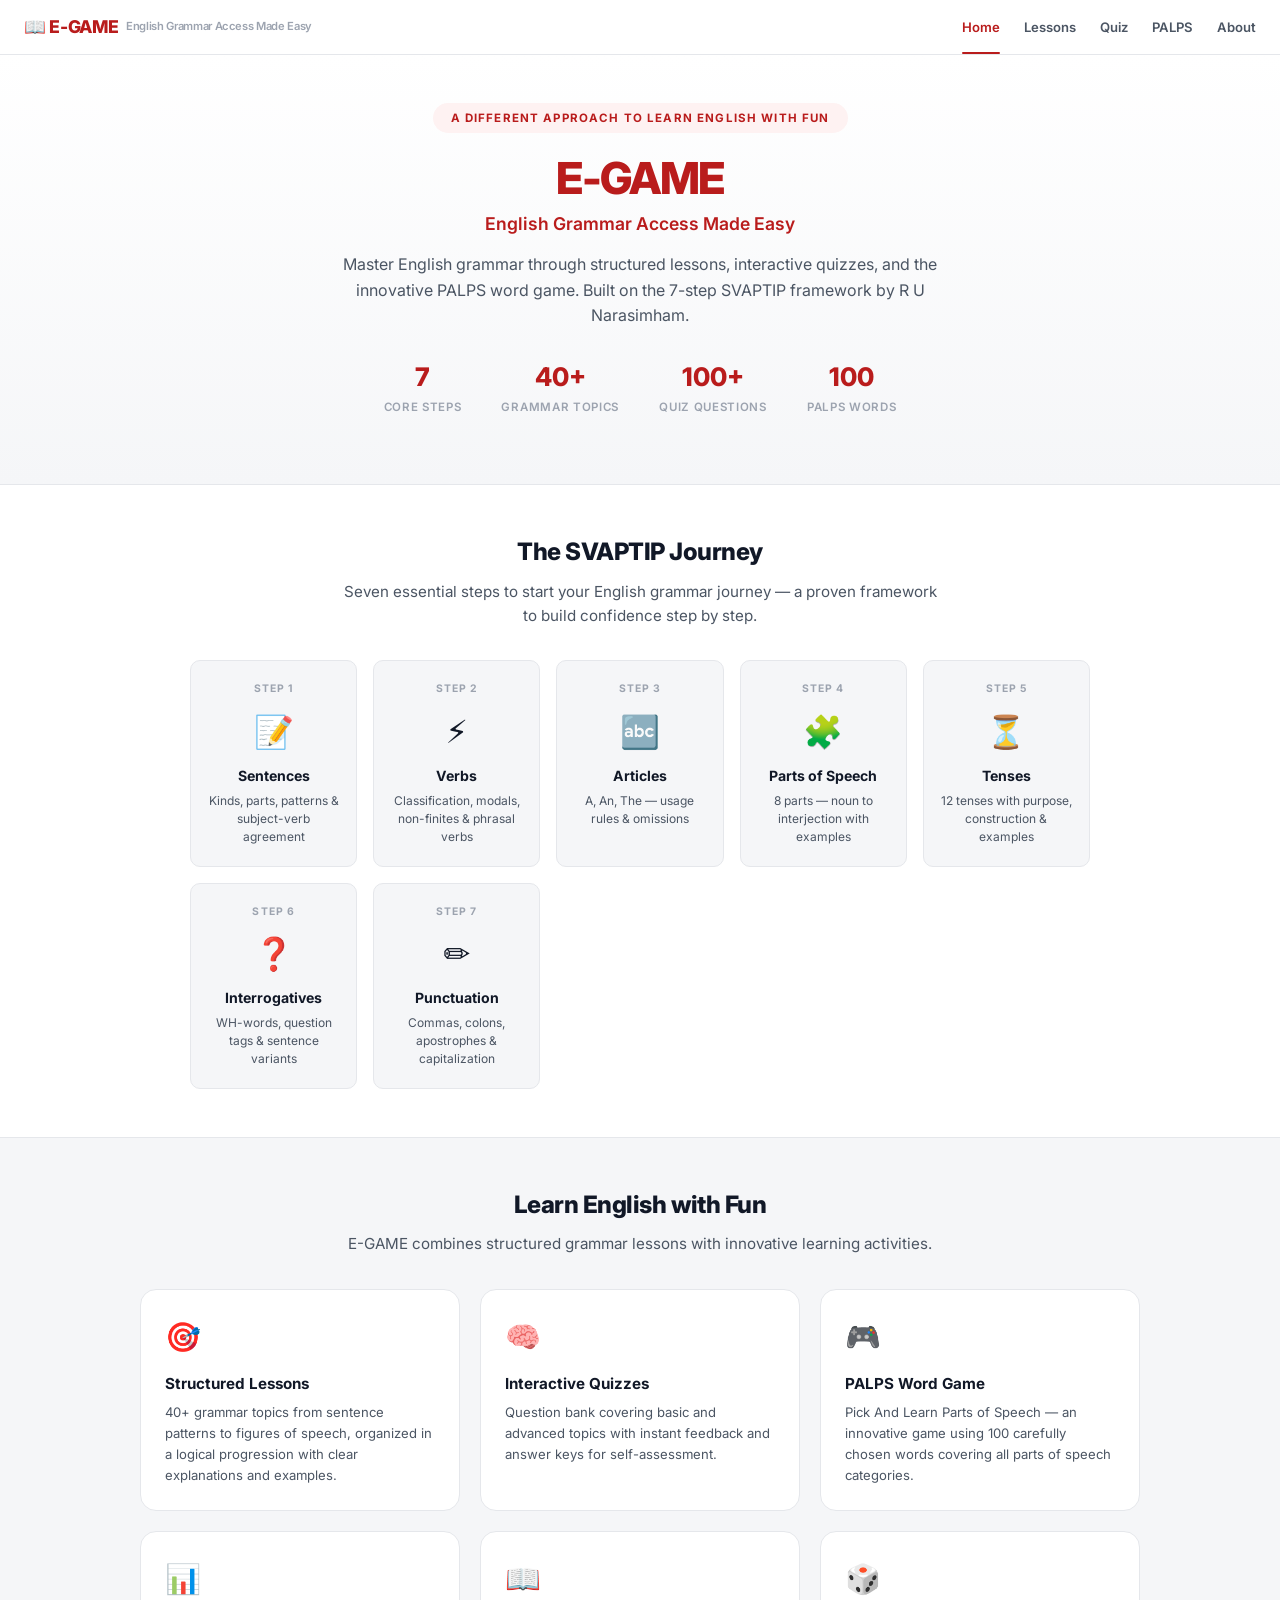
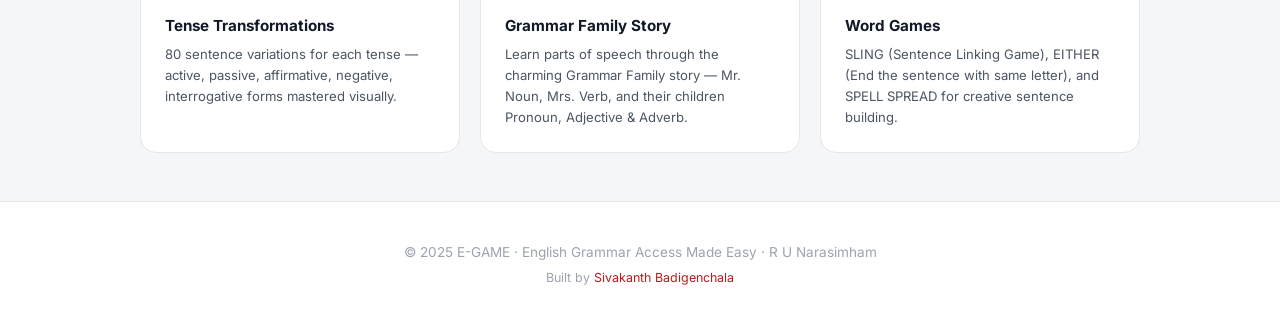
==== index.html @ 2572ad0f "E-GAME: English Grammar Access Made Easy - full web app with lessons, quiz, PALPS game, and about pa" ====
<!DOCTYPE html>
<html lang="en">
<head>
  <meta charset="UTF-8">
  <meta name="viewport" content="width=device-width, initial-scale=1.0">
  <title>E-GAME — English Grammar Access Made Easy</title>
  <link rel="preconnect" href="https://fonts.googleapis.com">
  <link href="https://fonts.googleapis.com/css2?family=Inter:wght@400;500;600;700;800&display=swap" rel="stylesheet">
  <link rel="stylesheet" href="styles.css">
</head>
<body>
  <nav class="site-nav">
    <div class="nav-inner">
      <a href="index.html" class="nav-brand">📖 E-GAME <span>English Grammar Access Made Easy</span></a>
      <div class="nav-links" id="navLinks">
        <a href="index.html" class="active">Home</a>
        <a href="lessons.html">Lessons</a>
        <a href="quiz.html">Quiz</a>
        <a href="palps.html">PALPS</a>
        <a href="about.html">About</a>
      </div>
      <button class="nav-toggle" id="navToggle" aria-label="Toggle navigation">
        <span></span><span></span><span></span>
      </button>
    </div>
  </nav>

  <section class="hero">
    <div class="hero-badge">A Different Approach to Learn English with Fun</div>
    <h1><em>E-GAME</em></h1>
    <div class="hero-caption">English Grammar Access Made Easy</div>
    <p class="subtitle">Master English grammar through structured lessons, interactive quizzes, and the innovative PALPS word game. Built on the 7-step SVAPTIP framework by R U Narasimham.</p>
    <div class="hero-stats">
      <div class="hero-stat"><div class="hero-stat-value">7</div><div class="hero-stat-label">Core Steps</div></div>
      <div class="hero-stat"><div class="hero-stat-value">40+</div><div class="hero-stat-label">Grammar Topics</div></div>
      <div class="hero-stat"><div class="hero-stat-value">100+</div><div class="hero-stat-label">Quiz Questions</div></div>
      <div class="hero-stat"><div class="hero-stat-value">100</div><div class="hero-stat-label">PALPS Words</div></div>
    </div>
  </section>

  <section class="svaptip-section">
    <h2 class="section-title">The SVAPTIP Journey</h2>
    <p class="section-sub">Seven essential steps to start your English grammar journey — a proven framework to build confidence step by step.</p>
    <div class="svaptip-grid">
      <a href="lessons.html#sentences" class="svaptip-card">
        <div class="step-num">Step 1</div>
        <div class="step-icon">📝</div>
        <div class="step-label">Sentences</div>
        <div class="step-desc">Kinds, parts, patterns & subject-verb agreement</div>
      </a>
      <a href="lessons.html#verbs" class="svaptip-card">
        <div class="step-num">Step 2</div>
        <div class="step-icon">⚡</div>
        <div class="step-label">Verbs</div>
        <div class="step-desc">Classification, modals, non-finites & phrasal verbs</div>
      </a>
      <a href="lessons.html#articles" class="svaptip-card">
        <div class="step-num">Step 3</div>
        <div class="step-icon">🔤</div>
        <div class="step-label">Articles</div>
        <div class="step-desc">A, An, The — usage rules & omissions</div>
      </a>
      <a href="lessons.html#parts-of-speech" class="svaptip-card">
        <div class="step-num">Step 4</div>
        <div class="step-icon">🧩</div>
        <div class="step-label">Parts of Speech</div>
        <div class="step-desc">8 parts — noun to interjection with examples</div>
      </a>
      <a href="lessons.html#tenses" class="svaptip-card">
        <div class="step-num">Step 5</div>
        <div class="step-icon">⏳</div>
        <div class="step-label">Tenses</div>
        <div class="step-desc">12 tenses with purpose, construction & examples</div>
      </a>
      <a href="lessons.html#interrogatives" class="svaptip-card">
        <div class="step-num">Step 6</div>
        <div class="step-icon">❓</div>
        <div class="step-label">Interrogatives</div>
        <div class="step-desc">WH-words, question tags & sentence variants</div>
      </a>
      <a href="lessons.html#punctuation" class="svaptip-card">
        <div class="step-num">Step 7</div>
        <div class="step-icon">✏️</div>
        <div class="step-label">Punctuation</div>
        <div class="step-desc">Commas, colons, apostrophes & capitalization</div>
      </a>
    </div>
  </section>

  <section class="features-section">
    <h2 class="section-title">Learn English with Fun</h2>
    <p class="section-sub">E-GAME combines structured grammar lessons with innovative learning activities.</p>
    <div class="features-grid">
      <div class="feature-card">
        <div class="feat-icon">🎯</div>
        <h3>Structured Lessons</h3>
        <p>40+ grammar topics from sentence patterns to figures of speech, organized in a logical progression with clear explanations and examples.</p>
      </div>
      <div class="feature-card">
        <div class="feat-icon">🧠</div>
        <h3>Interactive Quizzes</h3>
        <p>Question bank covering basic and advanced topics with instant feedback and answer keys for self-assessment.</p>
      </div>
      <div class="feature-card">
        <div class="feat-icon">🎮</div>
        <h3>PALPS Word Game</h3>
        <p>Pick And Learn Parts of Speech — an innovative game using 100 carefully chosen words covering all parts of speech categories.</p>
      </div>
      <div class="feature-card">
        <div class="feat-icon">📊</div>
        <h3>Tense Transformations</h3>
        <p>80 sentence variations for each tense — active, passive, affirmative, negative, interrogative forms mastered visually.</p>
      </div>
      <div class="feature-card">
        <div class="feat-icon">📖</div>
        <h3>Grammar Family Story</h3>
        <p>Learn parts of speech through the charming Grammar Family story — Mr. Noun, Mrs. Verb, and their children Pronoun, Adjective & Adverb.</p>
      </div>
      <div class="feature-card">
        <div class="feat-icon">🎲</div>
        <h3>Word Games</h3>
        <p>SLING (Sentence Linking Game), EITHER (End the sentence with same letter), and SPELL SPREAD for creative sentence building.</p>
      </div>
    </div>
  </section>

  <footer class="site-footer">
    <p>&copy; 2025 E-GAME &middot; English Grammar Access Made Easy &middot; R U Narasimham</p>
    <p class="footer-sub">Built by <a href="https://sivakanth.vercel.app/">Sivakanth Badigenchala</a></p>
  </footer>

  <script src="script.js"></script>
</body>
</html>
---- styles.css ----
/* ============================================================
   E-GAME — English Grammar Access Made Easy
   Clean, modern design inspired by AiRISE / AI Compass
   ============================================================ */

*,*::before,*::after{margin:0;padding:0;box-sizing:border-box}

:root{
  --color-bg:#f5f6f8;
  --color-surface:#ffffff;
  --color-text:#111827;
  --color-text-secondary:#4b5563;
  --color-text-muted:#9ca3af;
  --color-border:#e5e7eb;
  --color-border-light:#f0f1f3;
  --color-accent:#b91c1c;
  --color-accent-hover:#991b1b;
  --color-accent-light:#fef2f2;
  --color-accent-subtle:#fff5f5;
  --color-gold:#f59e0b;
  --color-gold-light:#fffbeb;
  --font-sans:"Inter","Segoe UI",system-ui,-apple-system,sans-serif;
  --radius:10px;
  --radius-lg:16px;
  --shadow-xs:0 1px 2px rgba(0,0,0,.04);
  --shadow-sm:0 1px 3px rgba(0,0,0,.06),0 1px 2px rgba(0,0,0,.04);
  --shadow-md:0 4px 16px rgba(0,0,0,.08);
  --shadow-lg:0 8px 30px rgba(0,0,0,.1);
  --transition:.2s ease;
}

html{scroll-behavior:smooth}
body{font-family:var(--font-sans);background:var(--color-bg);color:var(--color-text);line-height:1.6;-webkit-font-smoothing:antialiased}
a{color:var(--color-accent);text-decoration:none}
a:hover{color:var(--color-accent-hover)}

.container{width:100%;max-width:1280px;margin:0 auto;padding:0 24px}

/* ---- Nav ---- */
.site-nav{position:sticky;top:0;z-index:200;background:rgba(255,255,255,.95);backdrop-filter:blur(12px);-webkit-backdrop-filter:blur(12px);border-bottom:1px solid var(--color-border);padding:0 24px}
.nav-inner{display:flex;align-items:center;justify-content:space-between;height:54px}
.nav-brand{font-weight:800;font-size:1.1rem;color:var(--color-accent);text-decoration:none;letter-spacing:-.02em;display:flex;align-items:center;gap:8px}
.nav-brand span{font-size:.7rem;font-weight:600;color:var(--color-text-muted);display:none}
@media(min-width:600px){.nav-brand span{display:inline}}
.nav-links{display:flex;gap:24px}
.nav-links a{font-size:.82rem;font-weight:600;color:var(--color-text-secondary);text-decoration:none;transition:color var(--transition);position:relative}
.nav-links a:hover{color:var(--color-accent)}
.nav-links a.active{color:var(--color-accent)}
.nav-links a.active::after{content:"";position:absolute;bottom:-16px;left:0;right:0;height:2px;background:var(--color-accent);border-radius:2px}
.nav-toggle{display:none;background:none;border:none;cursor:pointer;padding:4px;flex-direction:column;gap:4px}
.nav-toggle span{display:block;width:20px;height:2px;background:var(--color-text);border-radius:2px;transition:all var(--transition)}

/* ---- Hero ---- */
.hero{text-align:center;padding:48px 24px 40px;background:linear-gradient(180deg,var(--color-surface) 0%,var(--color-bg) 100%);border-bottom:1px solid var(--color-border)}
.hero-badge{display:inline-block;font-size:.72rem;font-weight:700;text-transform:uppercase;letter-spacing:.1em;color:var(--color-accent);background:var(--color-accent-light);padding:6px 18px;border-radius:20px;margin-bottom:20px}
.hero h1{font-size:2.75rem;font-weight:800;letter-spacing:-.03em;line-height:1.15;margin-bottom:6px}
.hero h1 em{font-style:normal;color:var(--color-accent)}
.hero-caption{font-size:1.1rem;font-weight:600;color:var(--color-accent);margin-bottom:14px}
.hero .subtitle{font-size:1rem;color:var(--color-text-secondary);max-width:600px;margin:0 auto 28px;line-height:1.6}

/* Hero stats */
.hero-stats{display:flex;justify-content:center;gap:40px;flex-wrap:wrap;margin-bottom:28px}
.hero-stat{text-align:center}
.hero-stat-value{font-size:1.6rem;font-weight:800;color:var(--color-accent)}
.hero-stat-label{font-size:.72rem;font-weight:600;text-transform:uppercase;letter-spacing:.06em;color:var(--color-text-muted)}

/* SVAPTIP steps */
.svaptip-section{padding:48px 24px;background:var(--color-surface);border-bottom:1px solid var(--color-border)}
.section-title{font-size:1.5rem;font-weight:800;text-align:center;margin-bottom:8px;letter-spacing:-.02em}
.section-sub{text-align:center;font-size:.95rem;color:var(--color-text-secondary);max-width:600px;margin:0 auto 32px}
.svaptip-grid{display:grid;grid-template-columns:repeat(auto-fill,minmax(160px,1fr));gap:16px;max-width:900px;margin:0 auto}
.svaptip-card{background:var(--color-bg);border:1px solid var(--color-border);border-radius:var(--radius);padding:20px 16px;text-align:center;transition:all var(--transition);cursor:pointer;text-decoration:none;color:inherit}
.svaptip-card:hover{border-color:var(--color-accent);box-shadow:var(--shadow-md);transform:translateY(-2px)}
.svaptip-card .step-num{font-size:.65rem;font-weight:700;text-transform:uppercase;letter-spacing:.1em;color:var(--color-text-muted);margin-bottom:8px}
.svaptip-card .step-icon{font-size:2rem;margin-bottom:8px}
.svaptip-card .step-label{font-size:.88rem;font-weight:700;color:var(--color-text);margin-bottom:4px}
.svaptip-card .step-desc{font-size:.75rem;color:var(--color-text-secondary);line-height:1.5}

/* Features */
.features-section{padding:48px 24px}
.features-grid{display:grid;grid-template-columns:repeat(auto-fill,minmax(280px,1fr));gap:20px;max-width:1000px;margin:0 auto}
.feature-card{background:var(--color-surface);border:1px solid var(--color-border);border-radius:var(--radius-lg);padding:24px;transition:all var(--transition)}
.feature-card:hover{box-shadow:var(--shadow-md);border-color:var(--color-accent)}
.feature-card .feat-icon{font-size:1.8rem;margin-bottom:12px}
.feature-card h3{font-size:.95rem;font-weight:700;margin-bottom:6px}
.feature-card p{font-size:.82rem;color:var(--color-text-secondary);line-height:1.6}

/* ---- Page Hero (shared) ---- */
.page-hero{text-align:center;padding:40px 24px 28px;background:linear-gradient(180deg,var(--color-surface) 0%,var(--color-bg) 100%);border-bottom:1px solid var(--color-border)}
.page-hero h1{font-size:2rem;font-weight:800;letter-spacing:-.03em;margin-bottom:6px}
.page-hero .page-sub{font-size:.95rem;color:var(--color-text-secondary)}
.page-search{position:relative;max-width:480px;margin:20px auto 0}
.page-search input{width:100%;padding:10px 16px 10px 40px;font-size:.9rem;font-family:var(--font-sans);border:1px solid var(--color-border);border-radius:var(--radius);background:var(--color-surface);color:var(--color-text);transition:border-color var(--transition),box-shadow var(--transition)}
.page-search input:focus{outline:none;border-color:var(--color-accent);box-shadow:0 0 0 3px var(--color-accent-light)}
.page-search .search-icon{position:absolute;left:12px;top:50%;transform:translateY(-50%);color:var(--color-text-muted);pointer-events:none}

/* Filter chips */
.page-filter-bar{display:flex;justify-content:center;flex-wrap:wrap;gap:8px;margin-top:16px}
.filter-chip{font-size:.75rem;font-weight:600;padding:6px 16px;border-radius:20px;border:1px solid var(--color-border);background:var(--color-surface);color:var(--color-text-secondary);cursor:pointer;transition:all var(--transition)}
.filter-chip:hover{border-color:var(--color-accent);color:var(--color-accent)}
.filter-chip.active{background:var(--color-accent);color:#fff;border-color:var(--color-accent)}
.page-count{text-align:center;padding:16px 24px 0;font-size:.82rem;color:var(--color-text-muted)}

/* ---- Lesson Cards ---- */
.lesson-grid{display:grid;grid-template-columns:repeat(auto-fill,minmax(340px,1fr));gap:20px;padding:24px 0 64px}
.lesson-card{background:var(--color-surface);border:1px solid var(--color-border);border-radius:var(--radius-lg);padding:24px;display:flex;flex-direction:column;gap:12px;transition:box-shadow var(--transition),transform var(--transition),border-color var(--transition);cursor:pointer;position:relative}
.lesson-card:hover{box-shadow:var(--shadow-md);transform:translateY(-2px);border-color:var(--color-accent)}
.lesson-card::before{content:"";position:absolute;left:0;top:16px;bottom:16px;width:3px;border-radius:0 3px 3px 0;background:var(--card-accent,var(--color-accent))}
.lesson-card .lesson-tag{font-size:.68rem;font-weight:700;text-transform:uppercase;letter-spacing:.05em;padding:3px 10px;border-radius:12px;background:var(--color-accent-light);color:var(--color-accent);display:inline-block}
.lesson-card h3{font-size:1.05rem;font-weight:700;line-height:1.3}
.lesson-card p{font-size:.85rem;color:var(--color-text-secondary);line-height:1.6;flex-grow:1}
.lesson-card .lesson-topics{display:flex;flex-wrap:wrap;gap:5px}
.lesson-card .topic-tag{font-size:.7rem;font-weight:500;padding:2px 8px;border-radius:12px;background:#f3f4f6;color:#6b7280}

/* ---- Lesson Detail Modal ---- */
.modal-overlay{display:none;position:fixed;top:0;left:0;right:0;bottom:0;background:rgba(0,0,0,.5);z-index:1000;align-items:center;justify-content:center;padding:24px}
.modal-overlay.open{display:flex}
.modal-content{background:var(--color-surface);border-radius:var(--radius-lg);max-width:800px;width:100%;max-height:85vh;overflow-y:auto;padding:32px;position:relative}
.modal-close{position:absolute;top:16px;right:16px;background:none;border:none;font-size:1.5rem;cursor:pointer;color:var(--color-text-muted);transition:color var(--transition)}
.modal-close:hover{color:var(--color-text)}
.modal-content h2{font-size:1.4rem;font-weight:800;margin-bottom:8px}
.modal-content .modal-cat{font-size:.72rem;font-weight:700;text-transform:uppercase;letter-spacing:.06em;color:var(--color-accent);margin-bottom:16px;display:inline-block}
.modal-content h3{font-size:1rem;font-weight:700;margin:20px 0 8px;color:var(--color-text)}
.modal-content p,.modal-content li{font-size:.88rem;color:var(--color-text-secondary);line-height:1.7}
.modal-content ul,.modal-content ol{padding-left:20px;margin-bottom:12px}
.modal-content li{margin-bottom:6px}
.example-box{background:#f8f9fa;border:1px solid var(--color-border-light);border-radius:8px;padding:14px;margin:10px 0;font-size:.85rem;line-height:1.6;color:var(--color-text-secondary)}
.example-box strong{color:var(--color-text)}
.rule-box{background:var(--color-accent-light);border-left:3px solid var(--color-accent);padding:12px 16px;margin:10px 0;border-radius:0 8px 8px 0;font-size:.85rem;line-height:1.6}

/* ---- Quiz ---- */
.quiz-container{max-width:800px;margin:0 auto;padding:24px 0 64px}
.quiz-progress{display:flex;align-items:center;gap:12px;margin-bottom:24px;padding:16px 20px;background:var(--color-surface);border:1px solid var(--color-border);border-radius:var(--radius)}
.quiz-progress-bar{flex-grow:1;height:6px;border-radius:3px;background:var(--color-border)}
.quiz-progress-fill{height:100%;border-radius:3px;background:var(--color-accent);transition:width .3s ease}
.quiz-progress-text{font-size:.82rem;font-weight:600;color:var(--color-text-muted);white-space:nowrap}
.quiz-card{background:var(--color-surface);border:1px solid var(--color-border);border-radius:var(--radius-lg);padding:32px;margin-bottom:20px}
.quiz-card .quiz-cat{font-size:.68rem;font-weight:700;text-transform:uppercase;letter-spacing:.06em;color:var(--color-accent);margin-bottom:12px;display:inline-block}
.quiz-card .quiz-question{font-size:1.1rem;font-weight:700;margin-bottom:20px;line-height:1.5}
.quiz-options{display:flex;flex-direction:column;gap:10px}
.quiz-option{display:flex;align-items:center;gap:12px;padding:14px 18px;border:1px solid var(--color-border);border-radius:var(--radius);cursor:pointer;transition:all var(--transition);font-size:.9rem}
.quiz-option:hover{border-color:var(--color-accent);background:var(--color-accent-light)}
.quiz-option.selected{border-color:var(--color-accent);background:var(--color-accent-light);font-weight:600}
.quiz-option.correct{border-color:#059669;background:#ecfdf5;color:#065f46}
.quiz-option.wrong{border-color:#dc2626;background:#fef2f2;color:#991b1b}
.quiz-option .opt-marker{width:28px;height:28px;border-radius:50%;border:2px solid var(--color-border);display:flex;align-items:center;justify-content:center;font-size:.75rem;font-weight:700;flex-shrink:0;transition:all var(--transition)}
.quiz-option.selected .opt-marker{border-color:var(--color-accent);background:var(--color-accent);color:#fff}
.quiz-option.correct .opt-marker{border-color:#059669;background:#059669;color:#fff}
.quiz-option.wrong .opt-marker{border-color:#dc2626;background:#dc2626;color:#fff}
.quiz-explanation{margin-top:16px;padding:14px;background:#f8f9fa;border-radius:8px;font-size:.85rem;color:var(--color-text-secondary);line-height:1.6;display:none}
.quiz-explanation.show{display:block}
.quiz-btn-row{display:flex;gap:12px;margin-top:20px;justify-content:center}
.btn{padding:10px 24px;font-size:.88rem;font-weight:600;font-family:var(--font-sans);border-radius:var(--radius);cursor:pointer;transition:all var(--transition);border:none}
.btn-primary{background:var(--color-accent);color:#fff}
.btn-primary:hover{background:var(--color-accent-hover)}
.btn-outline{background:transparent;border:1px solid var(--color-border);color:var(--color-text-secondary)}
.btn-outline:hover{border-color:var(--color-accent);color:var(--color-accent)}
.quiz-score{text-align:center;padding:48px 24px;background:var(--color-surface);border:1px solid var(--color-border);border-radius:var(--radius-lg)}
.quiz-score .score-num{font-size:3rem;font-weight:800;color:var(--color-accent)}
.quiz-score .score-label{font-size:1rem;color:var(--color-text-secondary);margin-bottom:20px}

/* ---- PALPS Game ---- */
.palps-container{max-width:900px;margin:0 auto;padding:24px 0 64px}
.palps-instructions{background:var(--color-surface);border:1px solid var(--color-border);border-radius:var(--radius-lg);padding:24px;margin-bottom:24px}
.palps-instructions h3{font-size:1rem;font-weight:700;margin-bottom:8px}
.palps-instructions p{font-size:.85rem;color:var(--color-text-secondary);line-height:1.6}
.palps-stats{display:flex;gap:16px;flex-wrap:wrap;margin-bottom:24px}
.palps-stat{background:var(--color-surface);border:1px solid var(--color-border);border-radius:var(--radius);padding:16px 20px;text-align:center;flex:1;min-width:120px}
.palps-stat .stat-val{font-size:1.5rem;font-weight:800;color:var(--color-accent)}
.palps-stat .stat-lbl{font-size:.7rem;font-weight:600;text-transform:uppercase;letter-spacing:.06em;color:var(--color-text-muted)}
.word-card{background:var(--color-surface);border:1px solid var(--color-border);border-radius:var(--radius-lg);padding:28px;margin-bottom:20px;text-align:center}
.word-card .the-word{font-size:2rem;font-weight:800;color:var(--color-text);margin-bottom:8px}
.word-card .word-hint{font-size:.85rem;color:var(--color-text-muted);margin-bottom:20px}
.pos-options{display:grid;grid-template-columns:repeat(auto-fill,minmax(140px,1fr));gap:10px}
.pos-btn{padding:12px 8px;border:1px solid var(--color-border);border-radius:var(--radius);background:var(--color-surface);cursor:pointer;font-size:.82rem;font-weight:600;font-family:var(--font-sans);transition:all var(--transition);color:var(--color-text-secondary)}
.pos-btn:hover{border-color:var(--color-accent);color:var(--color-accent);background:var(--color-accent-light)}
.pos-btn.correct{border-color:#059669;background:#ecfdf5;color:#065f46}
.pos-btn.wrong{border-color:#dc2626;background:#fef2f2;color:#991b1b}
.pos-btn.selected{border-color:var(--color-accent);background:var(--color-accent);color:#fff}

/* ---- About ---- */
.about-section{max-width:800px;margin:0 auto;padding:32px 0}
.about-card{background:var(--color-surface);border:1px solid var(--color-border);border-radius:var(--radius-lg);padding:28px;margin-bottom:20px}
.about-card h2{font-size:1.2rem;font-weight:800;margin-bottom:12px;display:flex;align-items:center;gap:10px}
.about-card p{font-size:.88rem;color:var(--color-text-secondary);line-height:1.7;margin-bottom:10px}
.about-card p:last-child{margin-bottom:0}
.about-card ul{padding-left:20px;margin-bottom:10px}
.about-card li{font-size:.88rem;color:var(--color-text-secondary);line-height:1.7;margin-bottom:4px}

/* ---- Footer ---- */
.site-footer{text-align:center;padding:40px 24px;border-top:1px solid var(--color-border);background:var(--color-surface)}
.site-footer p{font-size:.85rem;color:var(--color-text-muted)}
.footer-sub{margin-top:4px;font-size:.78rem!important}
.footer-sub a{color:var(--color-accent);text-decoration:none}
.footer-sub a:hover{text-decoration:underline}

/* ---- Empty state ---- */
.empty-state{text-align:center;padding:80px 24px;color:var(--color-text-muted)}
.empty-state p{font-size:1rem;margin-bottom:16px}

.hidden{display:none}

/* ---- Responsive ---- */
@media(max-width:768px){
  .nav-links{display:none;position:absolute;top:54px;left:0;right:0;background:var(--color-surface);border-bottom:1px solid var(--color-border);flex-direction:column;padding:16px 24px;gap:12px}
  .nav-links.open{display:flex}
  .nav-links a.active::after{display:none}
  .nav-toggle{display:flex}
  .hero{padding:36px 16px 28px}
  .hero h1{font-size:1.75rem}
  .svaptip-grid{grid-template-columns:repeat(auto-fill,minmax(140px,1fr))}
  .lesson-grid{grid-template-columns:1fr}
  .pos-options{grid-template-columns:repeat(2,1fr)}
}
@media(max-width:480px){
  .hero h1{font-size:1.5rem}
  .container{padding:0 16px}
  .lesson-card{padding:18px}
  .quiz-card{padding:20px}
  .modal-content{padding:20px}
}
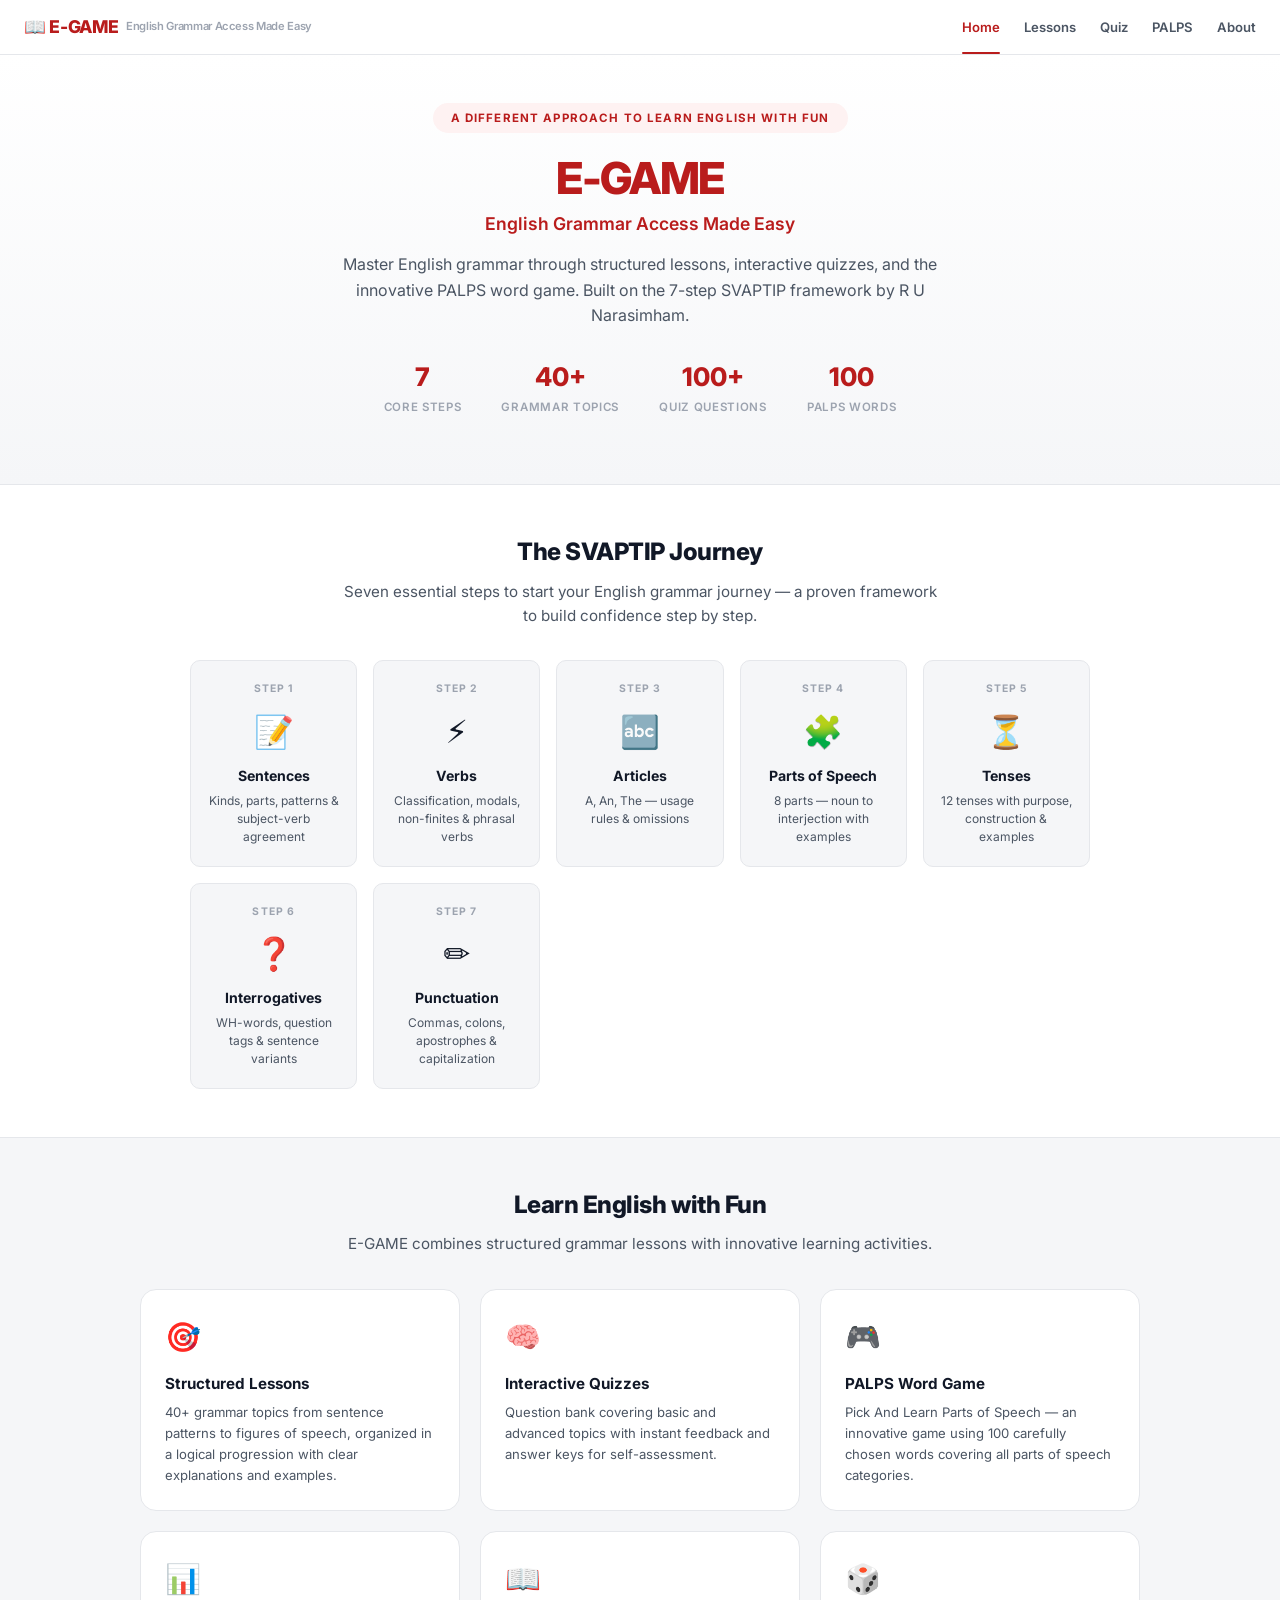
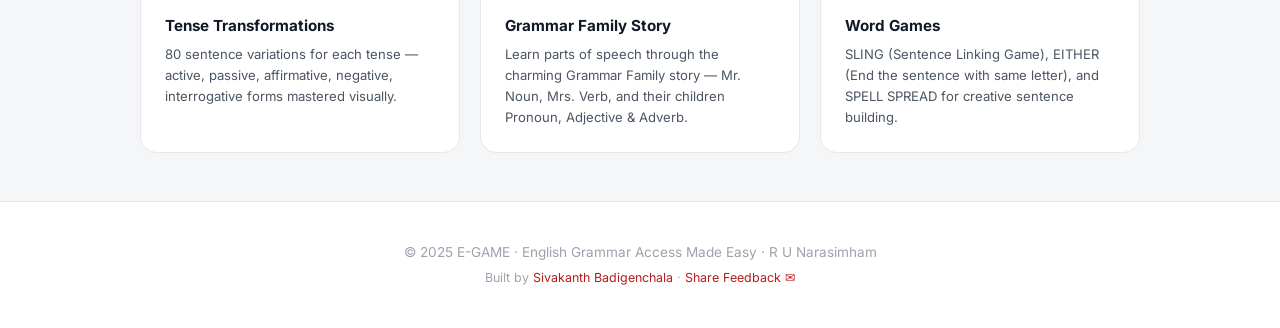
==== commit 91e73173: "Add feedback form on about page and feedback link in all footers" ====
--- a/index.html
+++ b/index.html
@@ -126,7 +126,7 @@
 
   <footer class="site-footer">
     <p>&copy; 2025 E-GAME &middot; English Grammar Access Made Easy &middot; R U Narasimham</p>
-    <p class="footer-sub">Built by <a href="https://sivakanth.vercel.app/">Sivakanth Badigenchala</a></p>
+    <p class="footer-sub">Built by <a href="https://sivakanth.vercel.app/">Sivakanth Badigenchala</a> &middot; <a href="about.html#feedback">Share Feedback ✉️</a></p>
   </footer>
 
   <script src="script.js"></script>
--- a/styles.css
+++ b/styles.css
@@ -219,3 +219,10 @@
   .quiz-card{padding:20px}
   .modal-content{padding:20px}
 }
+
+/* ---- Feedback Form ---- */
+.feedback-form{display:flex;flex-direction:column;gap:12px;margin-top:16px}
+.feedback-form input,.feedback-form select,.feedback-form textarea{width:100%;padding:10px 14px;font-size:.88rem;font-family:var(--font-sans);border:1px solid var(--color-border);border-radius:var(--radius);background:var(--color-bg);color:var(--color-text);transition:border-color var(--transition),box-shadow var(--transition)}
+.feedback-form input:focus,.feedback-form select:focus,.feedback-form textarea:focus{outline:none;border-color:var(--color-accent);box-shadow:0 0 0 3px var(--color-accent-light)}
+.feedback-form textarea{resize:vertical;min-height:80px}
+.feedback-form .btn{align-self:flex-start}
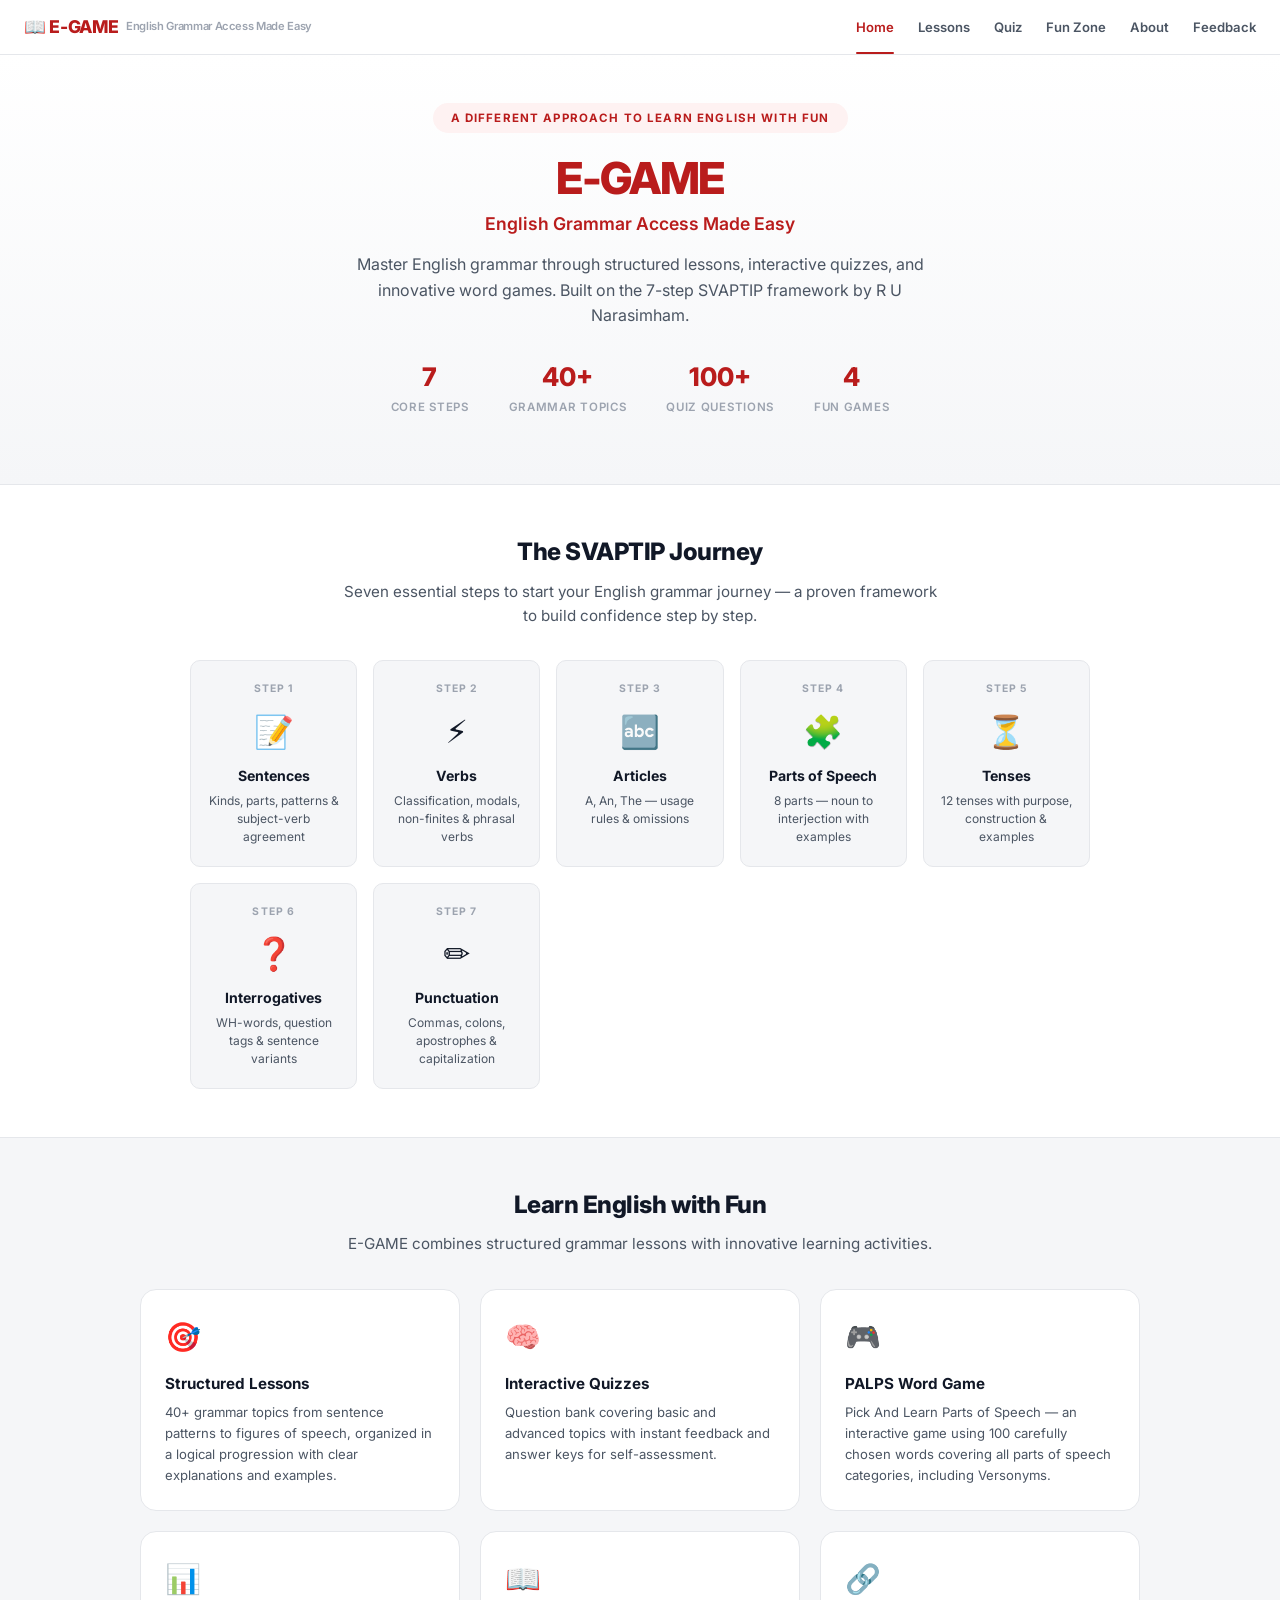
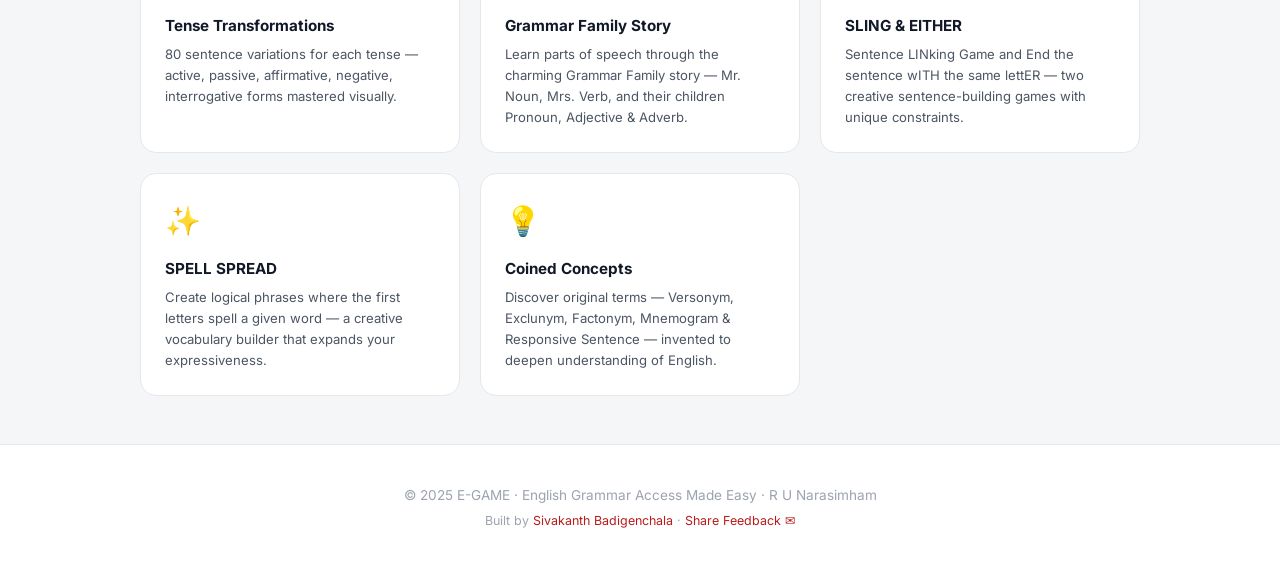
==== commit 447c6042: "Add Fun Zone: PALPS, SLING, EITHER, SPELL SPREAD games + Coined Terms under one menu item" ====
--- a/index.html
+++ b/index.html
@@ -16,8 +16,9 @@
         <a href="index.html" class="active">Home</a>
         <a href="lessons.html">Lessons</a>
         <a href="quiz.html">Quiz</a>
-        <a href="palps.html">PALPS</a>
+        <a href="fun-zone.html">Fun Zone</a>
         <a href="about.html">About</a>
+        <a href="feedback.html">Feedback</a>
       </div>
       <button class="nav-toggle" id="navToggle" aria-label="Toggle navigation">
         <span></span><span></span><span></span>
@@ -29,12 +30,12 @@
     <div class="hero-badge">A Different Approach to Learn English with Fun</div>
     <h1><em>E-GAME</em></h1>
     <div class="hero-caption">English Grammar Access Made Easy</div>
-    <p class="subtitle">Master English grammar through structured lessons, interactive quizzes, and the innovative PALPS word game. Built on the 7-step SVAPTIP framework by R U Narasimham.</p>
+    <p class="subtitle">Master English grammar through structured lessons, interactive quizzes, and innovative word games. Built on the 7-step SVAPTIP framework by R U Narasimham.</p>
     <div class="hero-stats">
       <div class="hero-stat"><div class="hero-stat-value">7</div><div class="hero-stat-label">Core Steps</div></div>
       <div class="hero-stat"><div class="hero-stat-value">40+</div><div class="hero-stat-label">Grammar Topics</div></div>
       <div class="hero-stat"><div class="hero-stat-value">100+</div><div class="hero-stat-label">Quiz Questions</div></div>
-      <div class="hero-stat"><div class="hero-stat-value">100</div><div class="hero-stat-label">PALPS Words</div></div>
+      <div class="hero-stat"><div class="hero-stat-value">4</div><div class="hero-stat-label">Fun Games</div></div>
     </div>
   </section>
 
@@ -104,7 +105,7 @@
       <div class="feature-card">
         <div class="feat-icon">🎮</div>
         <h3>PALPS Word Game</h3>
-        <p>Pick And Learn Parts of Speech — an innovative game using 100 carefully chosen words covering all parts of speech categories.</p>
+        <p>Pick And Learn Parts of Speech — an interactive game using 100 carefully chosen words covering all parts of speech categories, including Versonyms.</p>
       </div>
       <div class="feature-card">
         <div class="feat-icon">📊</div>
@@ -117,16 +118,26 @@
         <p>Learn parts of speech through the charming Grammar Family story — Mr. Noun, Mrs. Verb, and their children Pronoun, Adjective & Adverb.</p>
       </div>
       <div class="feature-card">
-        <div class="feat-icon">🎲</div>
-        <h3>Word Games</h3>
-        <p>SLING (Sentence Linking Game), EITHER (End the sentence with same letter), and SPELL SPREAD for creative sentence building.</p>
+        <div class="feat-icon">🔗</div>
+        <h3>SLING & EITHER</h3>
+        <p>Sentence LINking Game and End the sentence wITH the same lettER — two creative sentence-building games with unique constraints.</p>
+      </div>
+      <div class="feature-card">
+        <div class="feat-icon">✨</div>
+        <h3>SPELL SPREAD</h3>
+        <p>Create logical phrases where the first letters spell a given word — a creative vocabulary builder that expands your expressiveness.</p>
+      </div>
+      <div class="feature-card">
+        <div class="feat-icon">💡</div>
+        <h3>Coined Concepts</h3>
+        <p>Discover original terms — Versonym, Exclunym, Factonym, Mnemogram & Responsive Sentence — invented to deepen understanding of English.</p>
       </div>
     </div>
   </section>
 
   <footer class="site-footer">
     <p>&copy; 2025 E-GAME &middot; English Grammar Access Made Easy &middot; R U Narasimham</p>
-    <p class="footer-sub">Built by <a href="https://sivakanth.vercel.app/">Sivakanth Badigenchala</a> &middot; <a href="about.html#feedback">Share Feedback ✉️</a></p>
+    <p class="footer-sub">Built by <a href="https://sivakanth.vercel.app/">Sivakanth Badigenchala</a> &middot; <a href="feedback.html">Share Feedback ✉️</a></p>
   </footer>
 
   <script src="script.js"></script>
--- a/styles.css
+++ b/styles.css
@@ -226,3 +226,140 @@
 .feedback-form input:focus,.feedback-form select:focus,.feedback-form textarea:focus{outline:none;border-color:var(--color-accent);box-shadow:0 0 0 3px var(--color-accent-light)}
 .feedback-form textarea{resize:vertical;min-height:80px}
 .feedback-form .btn{align-self:flex-start}
+
+/* ---- Fun Zone Hub ---- */
+.funzone-section{padding:48px 24px}
+.funzone-grid{display:grid;grid-template-columns:repeat(auto-fill,minmax(280px,1fr));gap:20px;max-width:1100px;margin:0 auto}
+.funzone-card{background:var(--color-surface);border:1px solid var(--color-border);border-radius:var(--radius-lg);padding:28px;display:flex;flex-direction:column;gap:8px;transition:all var(--transition);text-decoration:none;color:inherit;position:relative;overflow:hidden}
+.funzone-card:hover{box-shadow:var(--shadow-md);transform:translateY(-3px);border-color:var(--color-accent)}
+.funzone-card .fz-icon{font-size:2.2rem;margin-bottom:4px}
+.funzone-card .fz-badge{font-size:.62rem;font-weight:700;text-transform:uppercase;letter-spacing:.08em;color:var(--color-accent);background:var(--color-accent-light);padding:3px 10px;border-radius:12px;display:inline-block;width:fit-content}
+.funzone-card h3{font-size:1.15rem;font-weight:800;letter-spacing:-.01em}
+.funzone-card .fz-full{font-size:.78rem;font-weight:600;color:var(--color-accent);margin:0}
+.funzone-card .fz-desc{font-size:.82rem;color:var(--color-text-secondary);line-height:1.6;flex-grow:1}
+.funzone-card .fz-cta{font-size:.82rem;font-weight:700;color:var(--color-accent);margin-top:8px}
+.coined-grid{grid-template-columns:repeat(auto-fill,minmax(240px,1fr))}
+.coined-card .fz-badge{display:none}
+
+/* ---- Game Pages (shared) ---- */
+.game-container{max-width:900px;margin:0 auto;padding:24px 0 64px}
+.game-instructions{background:var(--color-surface);border:1px solid var(--color-border);border-radius:var(--radius-lg);padding:24px;margin-bottom:24px}
+.game-instructions h3{font-size:1rem;font-weight:700;margin-bottom:8px}
+.game-instructions p{font-size:.85rem;color:var(--color-text-secondary);line-height:1.6}
+.game-rules{margin-top:16px;background:var(--color-bg);border-radius:var(--radius);padding:16px}
+.game-rules h4{font-size:.82rem;font-weight:700;margin-bottom:8px;text-transform:uppercase;letter-spacing:.04em;color:var(--color-text-muted)}
+.game-rules ul{padding-left:20px;margin:0}
+.game-rules li{font-size:.82rem;color:var(--color-text-secondary);line-height:1.7;margin-bottom:4px}
+.game-example{background:var(--color-surface);border:1px solid var(--color-border);border-radius:var(--radius-lg);padding:24px;margin-bottom:24px}
+.game-example h3{font-size:1rem;font-weight:700;margin-bottom:16px}
+.game-play-area{background:var(--color-surface);border:1px solid var(--color-border);border-radius:var(--radius-lg);padding:24px;margin-bottom:24px}
+.game-play-area h3{font-size:1rem;font-weight:700;margin-bottom:16px}
+
+/* Chain display */
+.chain-display{display:flex;flex-direction:column;gap:6px;margin-bottom:16px}
+.chain-item{display:flex;align-items:center;gap:10px;padding:10px 14px;background:var(--color-bg);border-radius:var(--radius);font-size:.88rem}
+.chain-num{width:24px;height:24px;border-radius:50%;background:var(--color-accent);color:#fff;display:flex;align-items:center;justify-content:center;font-size:.7rem;font-weight:700;flex-shrink:0}
+.chain-text{flex-grow:1}
+.chain-link{color:var(--color-accent);font-weight:800}
+.chain-arrow{text-align:center;font-size:.75rem;color:var(--color-text-muted);padding:2px 0}
+.user-chain{min-height:0}
+.user-chain:empty{display:none}
+
+/* SLING / EITHER input */
+.sling-input-area{margin-top:16px}
+.sling-prompt{font-size:.88rem;color:var(--color-text-secondary);margin-bottom:12px;padding:12px;background:var(--color-accent-light);border-radius:var(--radius);line-height:1.5}
+.sling-input-row{display:flex;gap:10px}
+.sling-input-row input{flex-grow:1;padding:10px 14px;font-size:.88rem;font-family:var(--font-sans);border:1px solid var(--color-border);border-radius:var(--radius);background:var(--color-surface);color:var(--color-text);transition:border-color var(--transition)}
+.sling-input-row input:focus{outline:none;border-color:var(--color-accent);box-shadow:0 0 0 3px var(--color-accent-light)}
+.sling-input-row input:disabled{opacity:.5;cursor:not-allowed}
+.sling-feedback{margin-top:10px;font-size:.85rem;line-height:1.5;min-height:20px}
+.sling-feedback.success{color:#059669}
+.sling-feedback.error{color:#dc2626}
+.sling-feedback.info{color:var(--color-text-secondary)}
+
+/* SLING stats reuse palps-stat */
+.sling-stats{display:flex;gap:16px;flex-wrap:wrap;margin-bottom:16px}
+
+/* Game variations */
+.game-variations{background:var(--color-surface);border:1px solid var(--color-border);border-radius:var(--radius-lg);padding:24px}
+.game-variations h3{font-size:1rem;font-weight:700;margin-bottom:16px}
+.variation-cards{display:grid;grid-template-columns:repeat(auto-fill,minmax(240px,1fr));gap:14px}
+.variation-card{background:var(--color-bg);border:1px solid var(--color-border-light);border-radius:var(--radius);padding:16px}
+.variation-card h4{font-size:.85rem;font-weight:700;margin-bottom:6px}
+.variation-card p{font-size:.78rem;color:var(--color-text-secondary);line-height:1.6}
+
+/* EITHER page */
+.either-explain{font-size:.88rem;color:var(--color-text-secondary);line-height:1.6}
+.either-word-examples{display:flex;flex-wrap:wrap;gap:8px;margin-top:10px}
+.either-word{padding:6px 14px;background:var(--color-accent-light);border:1px solid var(--color-border);border-radius:20px;font-size:.82rem;font-weight:600;color:var(--color-accent)}
+.either-word strong{font-weight:800}
+.either-word-bank{display:grid;grid-template-columns:repeat(auto-fill,minmax(240px,1fr));gap:20px}
+.word-bank-group h4{font-size:.78rem;font-weight:700;text-transform:uppercase;letter-spacing:.04em;color:var(--color-text-muted);margin-bottom:8px}
+.word-bank-group{display:flex;flex-wrap:wrap;gap:6px;align-content:flex-start}
+.word-bank-group h4{width:100%}
+
+/* SPELL SPREAD examples */
+.spell-examples{display:grid;grid-template-columns:repeat(auto-fill,minmax(220px,1fr));gap:14px}
+.spell-example-card{background:var(--color-bg);border:1px solid var(--color-border-light);border-radius:var(--radius);padding:16px;text-align:center}
+.spell-word{font-size:1.3rem;font-weight:800;color:var(--color-accent);letter-spacing:.1em;margin-bottom:10px}
+.spell-expansion{font-size:.82rem;color:var(--color-text-secondary);line-height:2}
+.spell-letter{display:inline-block;width:18px;height:18px;background:var(--color-accent);color:#fff;border-radius:4px;text-align:center;line-height:18px;font-size:.7rem;font-weight:700;margin-right:1px}
+.spell-input-row{display:flex;gap:6px;align-items:center;margin-bottom:6px}
+.spell-letter-indicator{width:28px;height:28px;background:var(--color-accent);color:#fff;border-radius:6px;display:flex;align-items:center;justify-content:center;font-size:.9rem;font-weight:800;flex-shrink:0}
+.spell-input-row input{flex-grow:1;padding:8px 12px;font-size:.85rem;font-family:var(--font-sans);border:1px solid var(--color-border);border-radius:var(--radius);background:var(--color-surface);color:var(--color-text)}
+.spell-input-row input:focus{outline:none;border-color:var(--color-accent);box-shadow:0 0 0 3px var(--color-accent-light)}
+.spell-input-row.valid input{border-color:#059669;background:#ecfdf5}
+.spell-input-row.invalid input{border-color:#dc2626;background:#fef2f2}
+.spell-target{text-align:center;margin-bottom:20px}
+.spell-target .spell-target-word{font-size:2rem;font-weight:800;letter-spacing:.15em;color:var(--color-accent)}
+.spell-target .spell-target-hint{font-size:.82rem;color:var(--color-text-muted);margin-top:4px}
+
+/* ---- Coined Terms Page ---- */
+.coined-container{max-width:800px;margin:0 auto;padding:32px 0}
+.coined-detail-card{background:var(--color-surface);border:1px solid var(--color-border);border-radius:var(--radius-lg);margin-bottom:24px;overflow:hidden}
+.coined-header{display:flex;align-items:center;gap:16px;padding:24px 28px;border-bottom:1px solid var(--color-border);background:var(--color-bg)}
+.coined-header .coined-icon{font-size:2rem}
+.coined-header h2{font-size:1.3rem;font-weight:800;margin-bottom:2px}
+.coined-header .coined-tagline{font-size:.82rem;color:var(--color-text-secondary);margin:0}
+.coined-body{padding:24px 28px}
+.coined-body>p{font-size:.88rem;color:var(--color-text-secondary);line-height:1.7;margin-bottom:16px}
+.coined-example-block{background:var(--color-bg);border-radius:var(--radius);padding:20px;margin-bottom:16px}
+.coined-example-block:last-child{margin-bottom:0}
+.coined-example-block h4{font-size:.88rem;font-weight:700;margin-bottom:12px}
+.coined-examples{display:flex;flex-direction:column;gap:10px}
+.coined-ex{display:flex;align-items:flex-start;gap:10px;font-size:.85rem;line-height:1.6}
+.coined-pos{padding:3px 10px;background:var(--color-accent);color:#fff;border-radius:12px;font-size:.68rem;font-weight:700;white-space:nowrap;flex-shrink:0;margin-top:2px}
+.coined-note{font-size:.82rem;color:var(--color-text-muted);font-style:italic;margin-top:12px}
+.versonym-grid{display:flex;flex-wrap:wrap;gap:6px}
+.versonym-chip{padding:5px 14px;background:var(--color-surface);border:1px solid var(--color-border);border-radius:20px;font-size:.8rem;font-weight:600;color:var(--color-text-secondary)}
+.coined-table{width:100%;border-collapse:collapse;font-size:.85rem;margin-top:8px}
+.coined-table th{text-align:left;padding:10px 14px;background:var(--color-accent-light);color:var(--color-accent);font-weight:700;font-size:.78rem;text-transform:uppercase;letter-spacing:.04em}
+.coined-table td{padding:10px 14px;border-bottom:1px solid var(--color-border-light);color:var(--color-text-secondary)}
+
+/* Factonym cards */
+.factonym-grid{display:grid;grid-template-columns:repeat(auto-fill,minmax(220px,1fr));gap:14px}
+.factonym-card{background:var(--color-surface);border:1px solid var(--color-border);border-radius:var(--radius);padding:16px;text-align:center}
+.factonym-name{font-size:1.2rem;font-weight:800;letter-spacing:.12em;color:var(--color-accent);margin-bottom:10px}
+.factonym-expand{display:flex;flex-direction:column;gap:3px;font-size:.82rem;color:var(--color-text-secondary);text-align:left}
+.factonym-expand strong{color:var(--color-accent);font-weight:800}
+
+/* Mnemogram */
+.mnemogram-story{background:var(--color-bg);border-radius:var(--radius);padding:20px}
+.mnemogram-line{font-size:.88rem;line-height:1.8;color:var(--color-text-secondary)}
+.mnemogram-divider{text-align:center;font-size:.78rem;color:var(--color-text-muted);font-style:italic;margin:10px 0}
+.mnemogram-moral{margin-top:16px;padding:12px;background:var(--color-accent-light);border-radius:var(--radius);font-size:.82rem;line-height:1.6;color:var(--color-text)}
+
+@media(max-width:768px){
+  .funzone-grid{grid-template-columns:1fr}
+  .coined-grid{grid-template-columns:repeat(2,1fr)}
+  .spell-examples{grid-template-columns:repeat(2,1fr)}
+  .factonym-grid{grid-template-columns:1fr}
+  .coined-header{flex-direction:column;text-align:center;gap:8px}
+  .variation-cards{grid-template-columns:1fr}
+}
+@media(max-width:480px){
+  .coined-grid{grid-template-columns:1fr}
+  .spell-examples{grid-template-columns:1fr}
+  .coined-body{padding:16px}
+  .coined-header{padding:16px}
+}
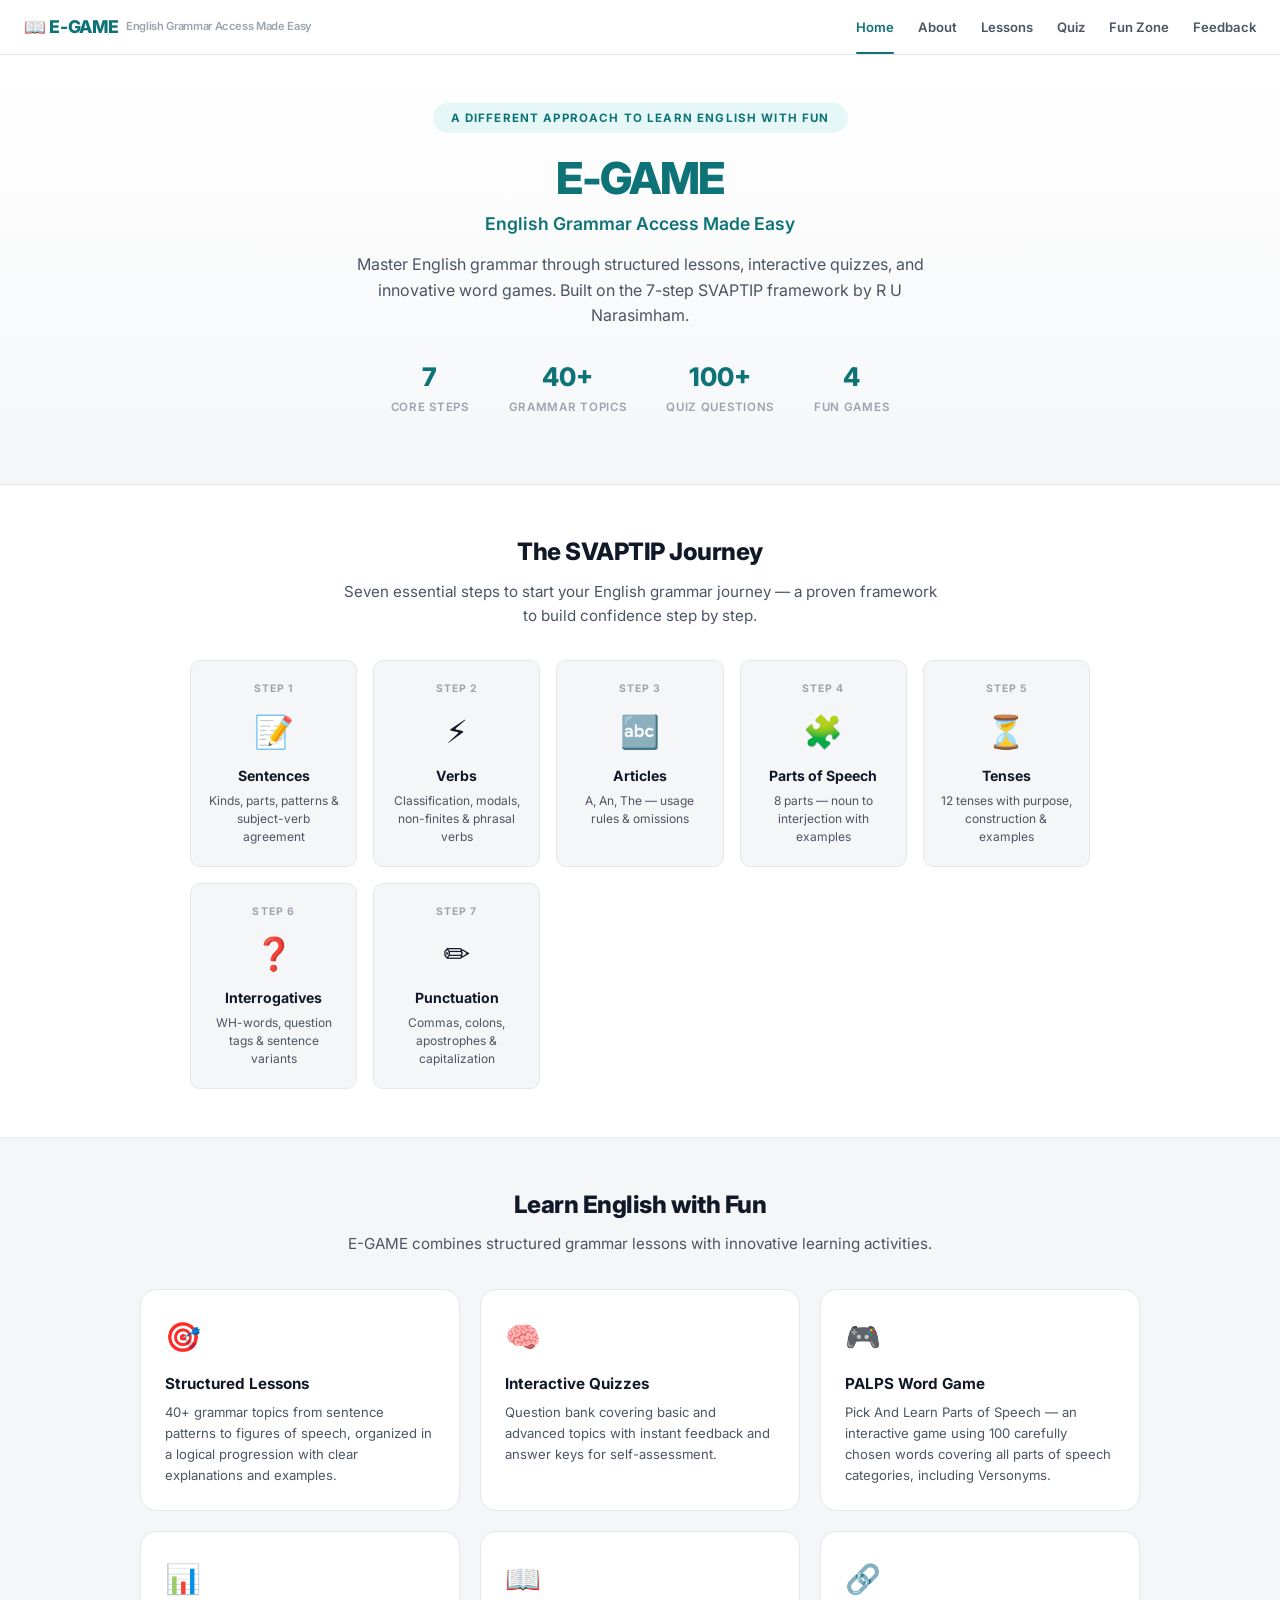
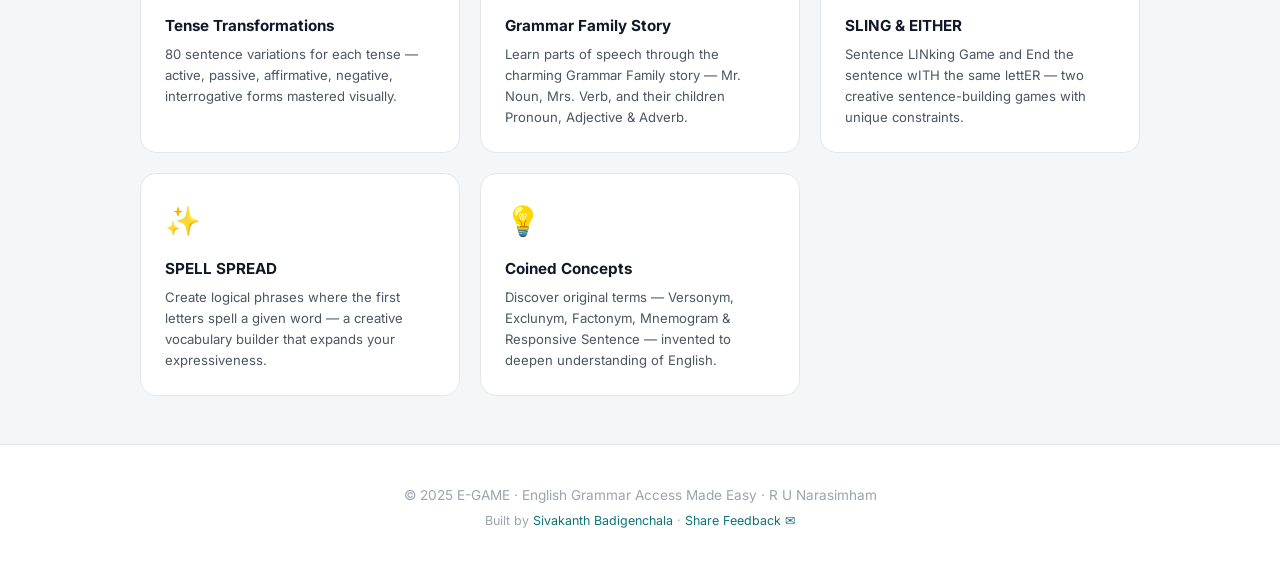
==== commit 06845f6f: "Reorder nav: Home, About, Lessons, Quiz, Fun Zone, Feedback" ====
--- a/index.html
+++ b/index.html
@@ -14,10 +14,10 @@
       <a href="index.html" class="nav-brand">📖 E-GAME <span>English Grammar Access Made Easy</span></a>
       <div class="nav-links" id="navLinks">
         <a href="index.html" class="active">Home</a>
+        <a href="about.html">About</a>
         <a href="lessons.html">Lessons</a>
         <a href="quiz.html">Quiz</a>
         <a href="fun-zone.html">Fun Zone</a>
-        <a href="about.html">About</a>
         <a href="feedback.html">Feedback</a>
       </div>
       <button class="nav-toggle" id="navToggle" aria-label="Toggle navigation">
--- a/styles.css
+++ b/styles.css
@@ -13,10 +13,10 @@
   --color-text-muted:#9ca3af;
   --color-border:#e5e7eb;
   --color-border-light:#f0f1f3;
-  --color-accent:#b91c1c;
-  --color-accent-hover:#991b1b;
-  --color-accent-light:#fef2f2;
-  --color-accent-subtle:#fff5f5;
+  --color-accent:#0d7377;
+  --color-accent-hover:#095c5f;
+  --color-accent-light:#e6f7f7;
+  --color-accent-subtle:#f0fafa;
   --color-gold:#f59e0b;
   --color-gold-light:#fffbeb;
   --font-sans:"Inter","Segoe UI",system-ui,-apple-system,sans-serif;
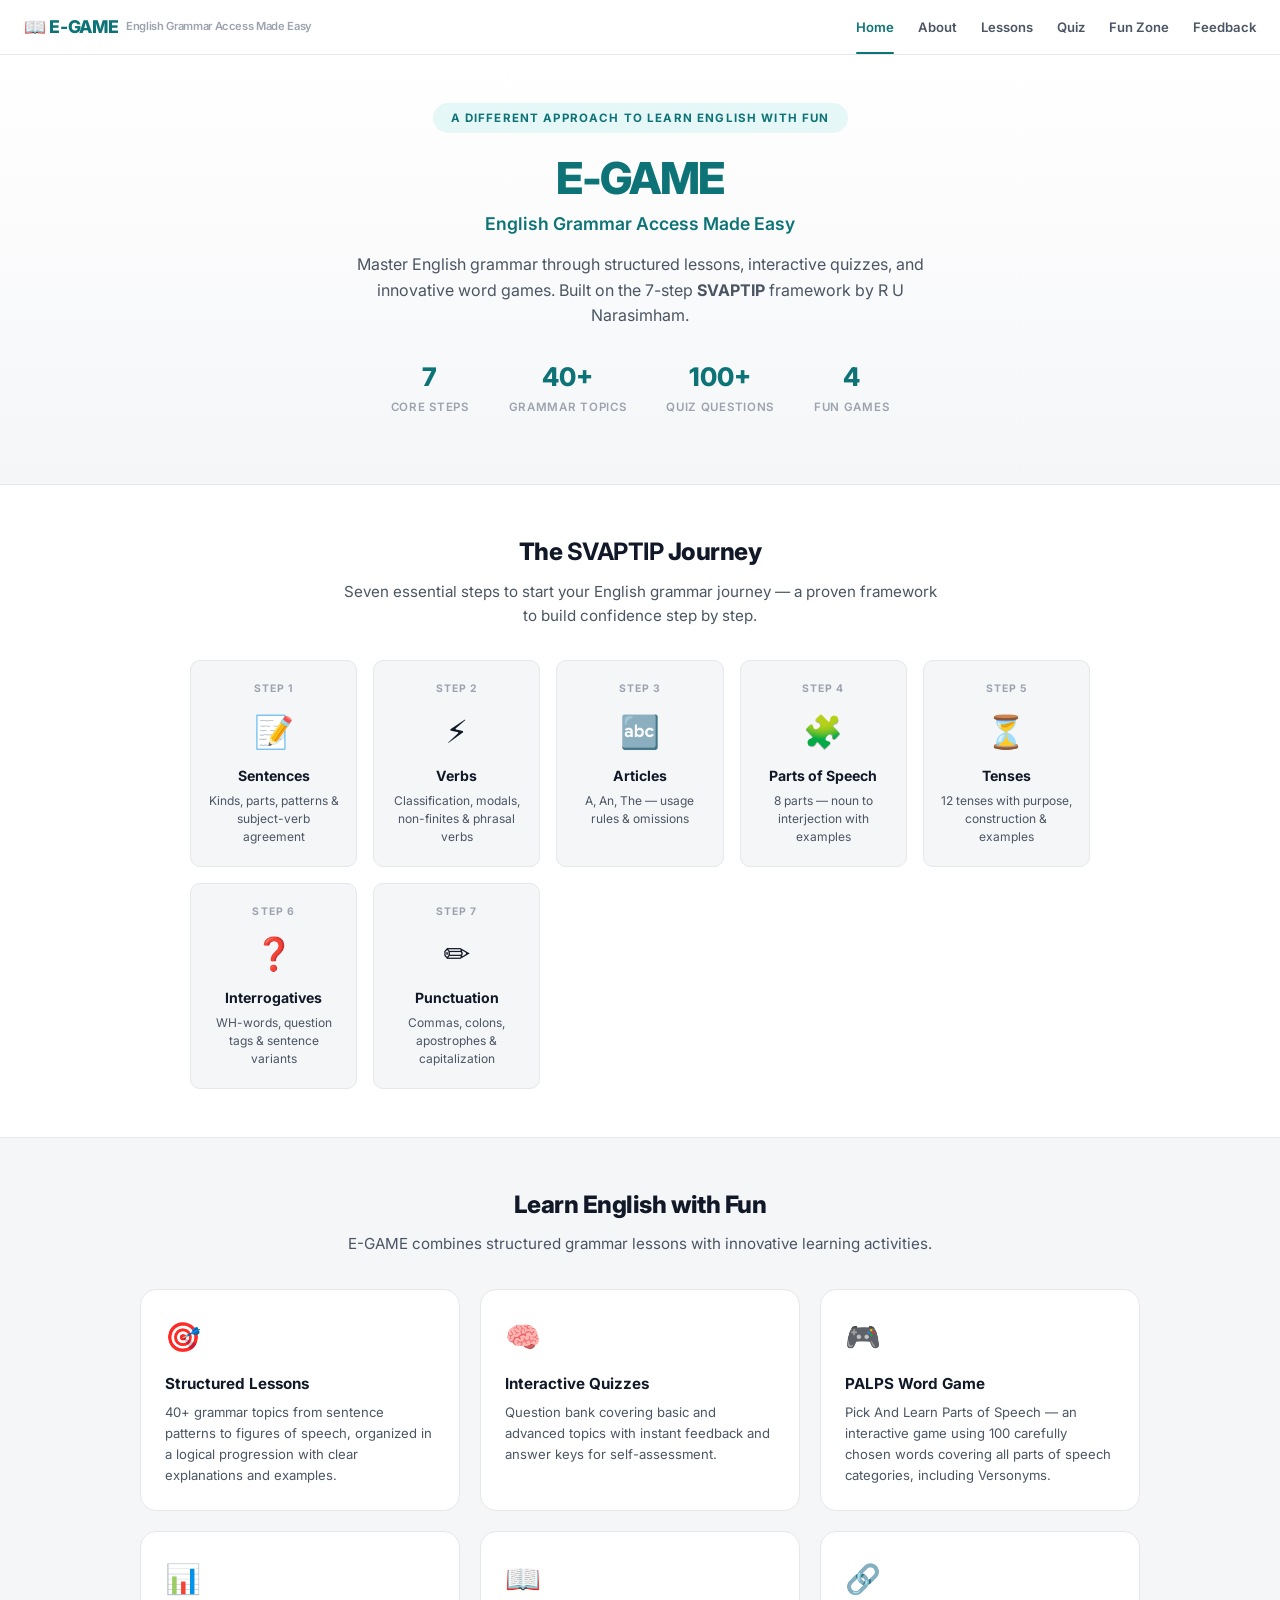
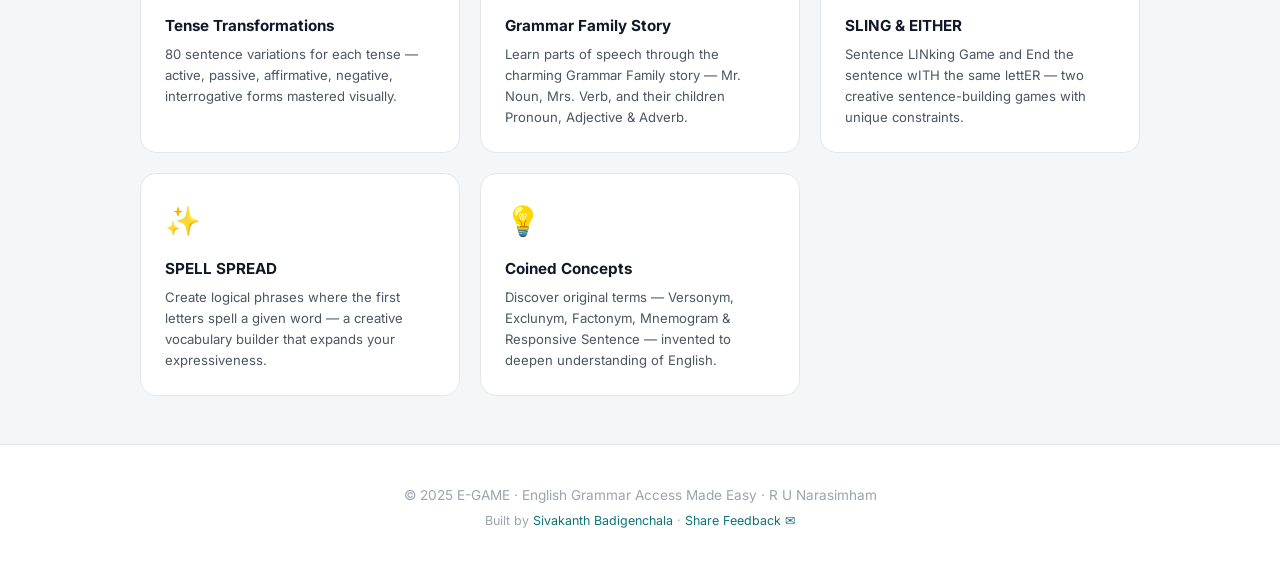
==== commit b99e0177: "Make SVAPTIP bold across all pages" ====
--- a/index.html
+++ b/index.html
@@ -30,7 +30,7 @@
     <div class="hero-badge">A Different Approach to Learn English with Fun</div>
     <h1><em>E-GAME</em></h1>
     <div class="hero-caption">English Grammar Access Made Easy</div>
-    <p class="subtitle">Master English grammar through structured lessons, interactive quizzes, and innovative word games. Built on the 7-step SVAPTIP framework by R U Narasimham.</p>
+    <p class="subtitle">Master English grammar through structured lessons, interactive quizzes, and innovative word games. Built on the 7-step <strong>SVAPTIP</strong> framework by R U Narasimham.</p>
     <div class="hero-stats">
       <div class="hero-stat"><div class="hero-stat-value">7</div><div class="hero-stat-label">Core Steps</div></div>
       <div class="hero-stat"><div class="hero-stat-value">40+</div><div class="hero-stat-label">Grammar Topics</div></div>
@@ -40,7 +40,7 @@
   </section>
 
   <section class="svaptip-section">
-    <h2 class="section-title">The SVAPTIP Journey</h2>
+    <h2 class="section-title">The <strong>SVAPTIP</strong> Journey</h2>
     <p class="section-sub">Seven essential steps to start your English grammar journey — a proven framework to build confidence step by step.</p>
     <div class="svaptip-grid">
       <a href="lessons.html#sentences" class="svaptip-card">
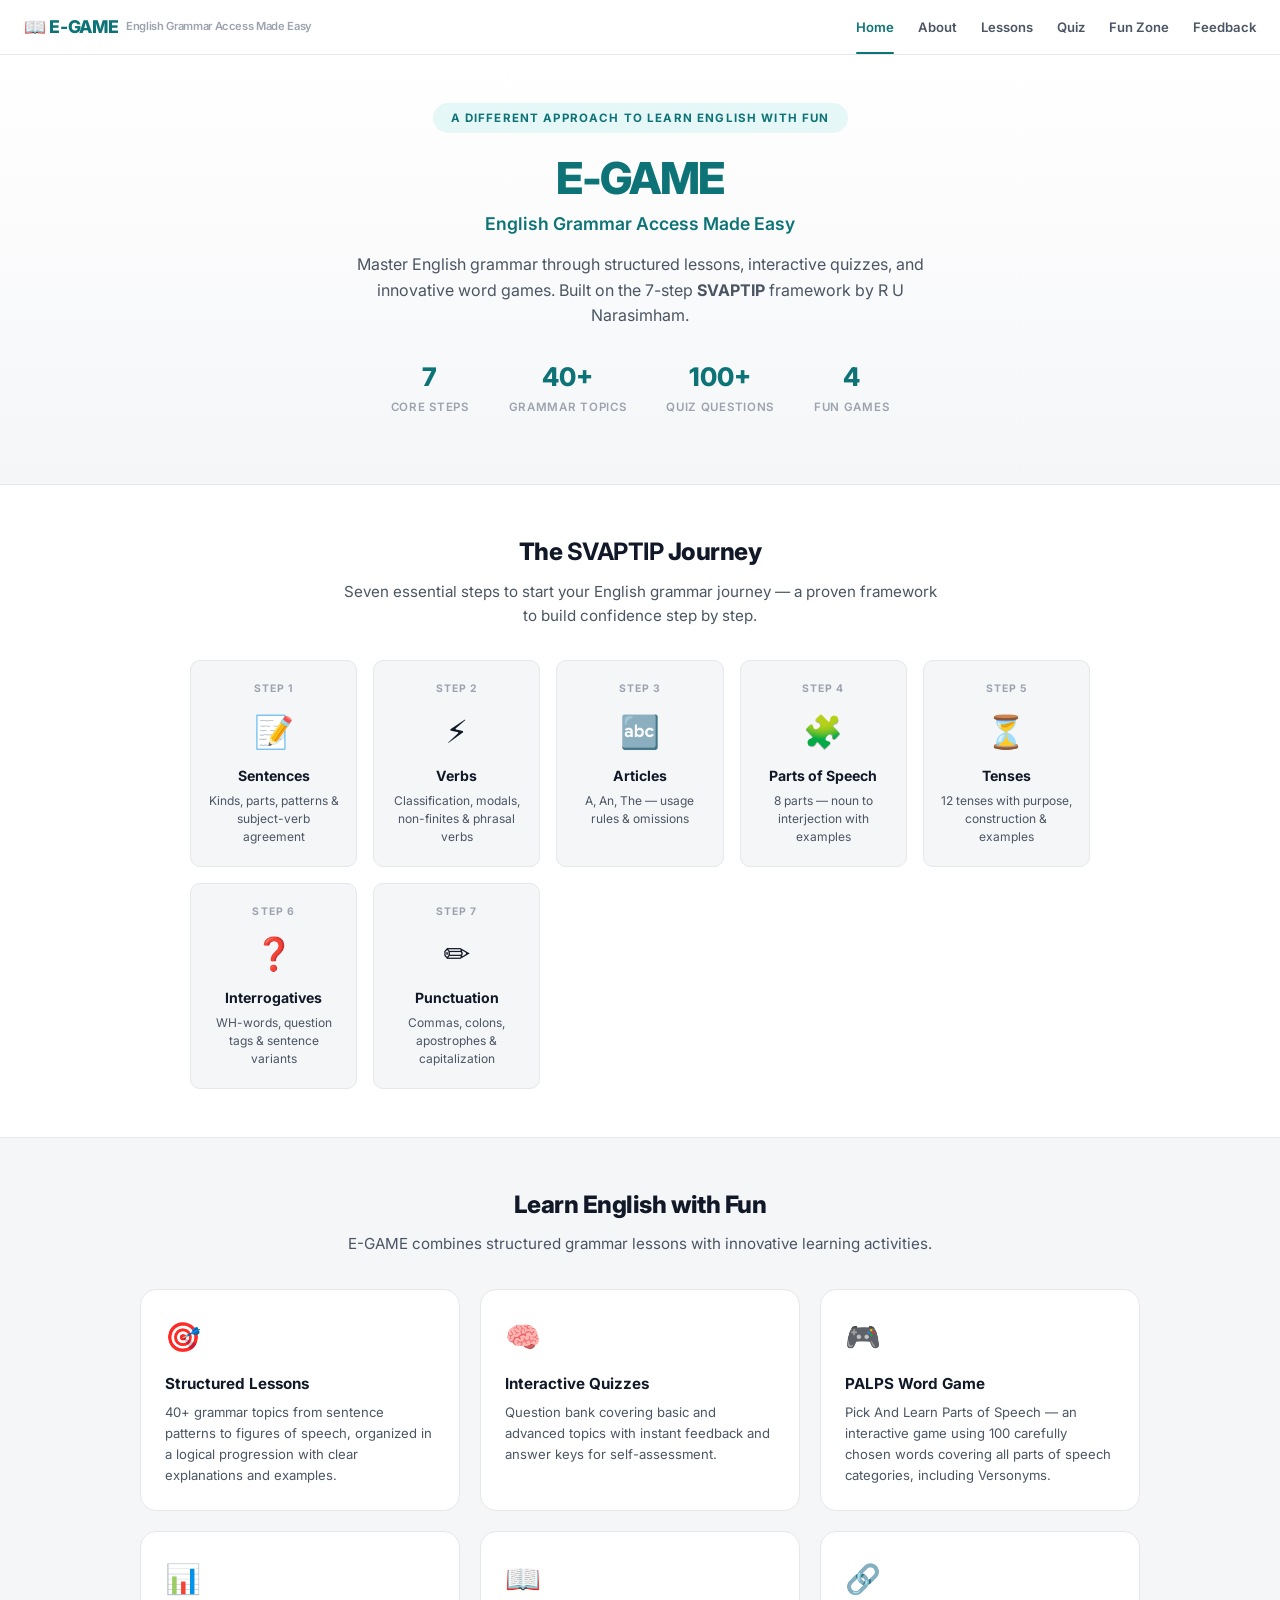
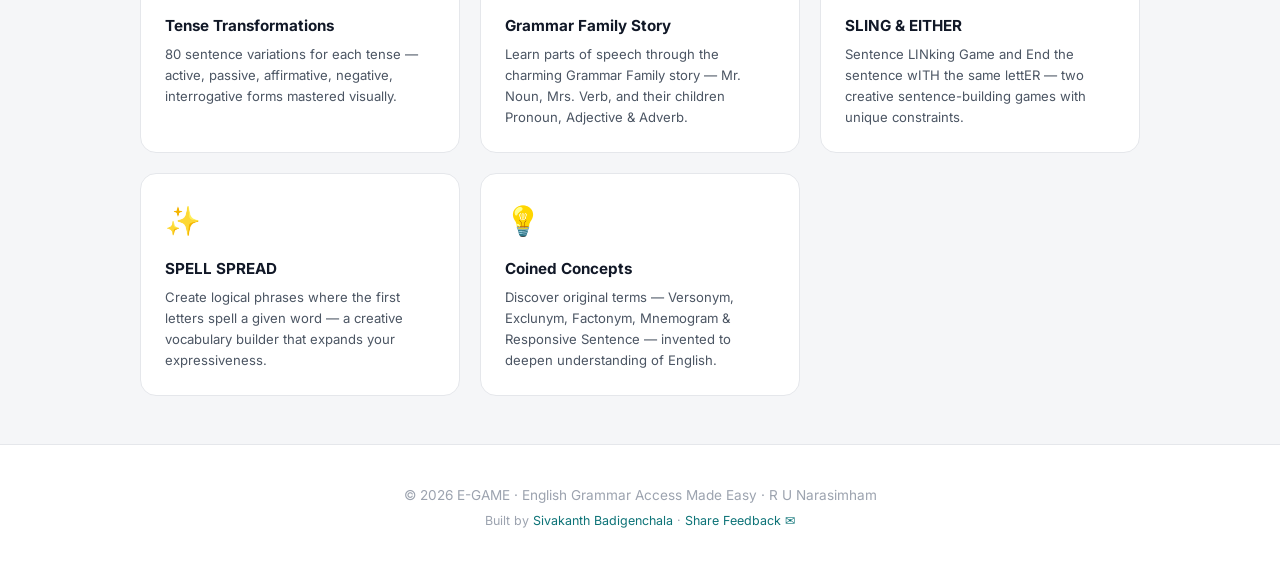
==== commit 3b704196: "Update footer copyright year to 2026" ====
--- a/index.html
+++ b/index.html
@@ -136,7 +136,7 @@
   </section>
 
   <footer class="site-footer">
-    <p>&copy; 2025 E-GAME &middot; English Grammar Access Made Easy &middot; R U Narasimham</p>
+    <p>&copy; 2026 E-GAME &middot; English Grammar Access Made Easy &middot; R U Narasimham</p>
     <p class="footer-sub">Built by <a href="https://sivakanth.vercel.app/">Sivakanth Badigenchala</a> &middot; <a href="feedback.html">Share Feedback ✉️</a></p>
   </footer>
 
--- a/styles.css
+++ b/styles.css
@@ -229,7 +229,7 @@
 
 /* ---- Fun Zone Hub ---- */
 .funzone-section{padding:48px 24px}
-.funzone-grid{display:grid;grid-template-columns:repeat(auto-fill,minmax(280px,1fr));gap:20px;max-width:1100px;margin:0 auto}
+.funzone-grid{display:grid;grid-template-columns:repeat(2,1fr);gap:20px;max-width:1100px;margin:0 auto}
 .funzone-card{background:var(--color-surface);border:1px solid var(--color-border);border-radius:var(--radius-lg);padding:28px;display:flex;flex-direction:column;gap:8px;transition:all var(--transition);text-decoration:none;color:inherit;position:relative;overflow:hidden}
 .funzone-card:hover{box-shadow:var(--shadow-md);transform:translateY(-3px);border-color:var(--color-accent)}
 .funzone-card .fz-icon{font-size:2.2rem;margin-bottom:4px}
